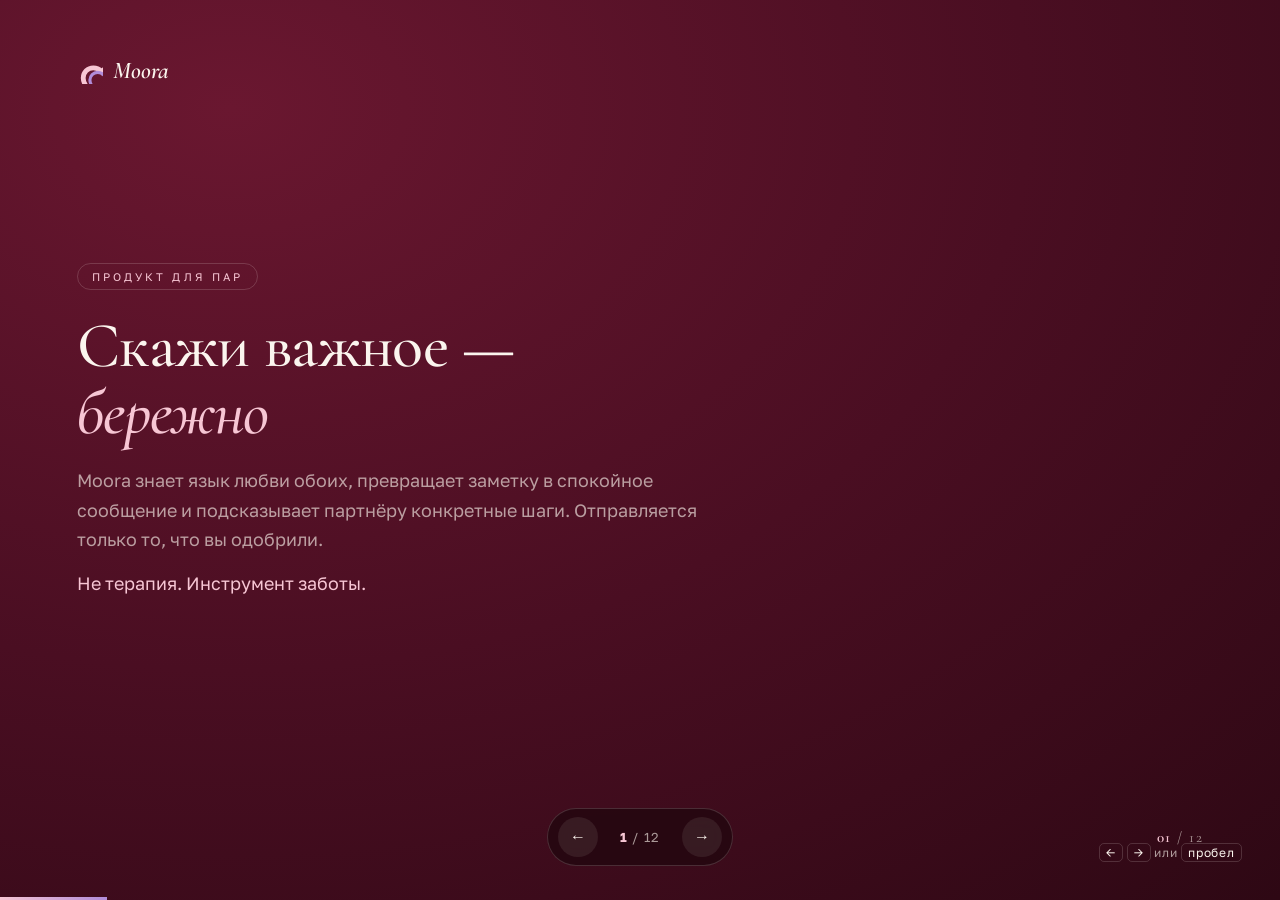
==== pitch.html @ 75455120 "Презентация продукта Moora: 12 слайдов в фирменном стиле" ====
<!DOCTYPE html>
<html lang="ru">
<head>
<meta charset="UTF-8" />
<meta name="viewport" content="width=device-width, initial-scale=1.0" />
<title>Moora — презентация продукта</title>
<link rel="preconnect" href="https://fonts.googleapis.com" />
<link rel="preconnect" href="https://fonts.gstatic.com" crossorigin />
<link href="https://fonts.googleapis.com/css2?family=Cormorant+Garamond:ital,wght@0,400;0,500;0,600;1,400;1,500;1,600&family=Golos+Text:wght@400;500;600;700&display=swap" rel="stylesheet" />
<style>
  :root {
    --plum: #4A0E22;
    --plum-2: #6A1730;
    --plum-deep: #2E0814;
    --cream: #FBF5EE;
    --cream-dim: rgba(251, 245, 238, .62);
    --line: rgba(251, 245, 238, .16);
    --pink: #F7C6D4;
    --rose: #E88BA8;
    --violet: #B18CD9;
    --gold: #E9C7A0;
    --font-display: 'Cormorant Garamond', Georgia, serif;
    --font: 'Golos Text', system-ui, sans-serif;
    --ease: cubic-bezier(.5, 0, 0, 1);
  }

  * { box-sizing: border-box; margin: 0; padding: 0; }

  html, body { height: 100%; }

  body {
    background: #1E070E;
    color: var(--cream);
    font-family: var(--font);
    overflow: hidden;
  }

  /* ============ СЛАЙДЫ ============ */
  .deck { position: fixed; inset: 0; }

  .slide {
    position: absolute;
    inset: 0;
    padding: clamp(40px, 6vw, 92px) clamp(28px, 6vw, 96px) clamp(84px, 9vw, 120px);
    display: none;
    flex-direction: column;
    justify-content: center;
    background: radial-gradient(120% 120% at 18% 12%, var(--plum-2), var(--plum) 52%, var(--plum-deep) 100%);
    overflow: hidden;
  }
  .slide.is-active { display: flex; animation: slideIn .7s var(--ease) both; }

  @keyframes slideIn {
    from { opacity: 0; transform: translateY(18px); }
    to { opacity: 1; transform: none; }
  }

  .slide__tag {
    display: inline-block;
    align-self: flex-start;
    font-size: 11px;
    letter-spacing: .28em;
    text-transform: uppercase;
    color: var(--pink);
    border: 1px solid var(--line);
    border-radius: 999px;
    padding: 6px 14px;
    margin-bottom: 22px;
  }

  .slide__title {
    font-family: var(--font-display);
    font-size: clamp(32px, 5vw, 68px);
    font-weight: 500;
    line-height: 1.05;
    letter-spacing: -.01em;
    max-width: 20ch;
  }
  .slide__title em { font-style: italic; color: var(--pink); }

  .slide__lead { margin-top: 20px; font-size: clamp(15px, 1.4vw, 19px); color: var(--cream-dim); max-width: 60ch; line-height: 1.65; }

  .slide__num {
    position: absolute;
    right: clamp(28px, 6vw, 96px);
    bottom: clamp(28px, 5vw, 54px);
    font-family: var(--font-display);
    font-size: 15px;
    color: var(--cream-dim);
    letter-spacing: .1em;
  }
  .slide__num b { color: var(--pink); font-weight: 600; }

  .brand {
    position: absolute;
    left: clamp(28px, 6vw, 96px);
    top: clamp(30px, 5vw, 56px);
    display: inline-flex;
    align-items: center;
    gap: 10px;
    font-family: var(--font-display);
    font-style: italic;
    font-weight: 600;
    font-size: 24px;
  }
  .brand svg { width: 26px; height: 26px; color: var(--pink); }

  /* ============ ЭЛЕМЕНТЫ КОНТЕНТА ============ */
  .cols { display: grid; grid-template-columns: repeat(2, 1fr); gap: clamp(20px, 3vw, 46px); margin-top: 40px; }
  .cols--3 { grid-template-columns: repeat(3, 1fr); }
  .cols--4 { grid-template-columns: repeat(4, 1fr); }

  .block { padding-top: 20px; border-top: 2px solid var(--pink); }
  .block:nth-child(2) { border-top-color: var(--violet); }
  .block:nth-child(3) { border-top-color: var(--gold); }
  .block:nth-child(4) { border-top-color: var(--rose); }
  .block__idx { font-family: var(--font-display); font-style: italic; font-size: 30px; color: var(--pink); line-height: 1; }
  .block__title { font-family: var(--font-display); font-size: clamp(20px, 1.9vw, 28px); font-weight: 500; margin-top: 8px; }
  .block__text { color: var(--cream-dim); font-size: clamp(13px, 1vw, 15px); margin-top: 8px; line-height: 1.6; }

  .list { margin-top: 34px; display: flex; flex-direction: column; gap: 16px; max-width: 70ch; }
  .list li { position: relative; padding-left: 30px; font-size: clamp(14px, 1.15vw, 17px); color: var(--cream); }
  .list li::before { content: ""; position: absolute; left: 0; top: .62em; width: 14px; height: 2px; background: var(--pink); }
  .list li b { color: var(--pink); font-weight: 600; }

  .stats { display: grid; grid-template-columns: repeat(3, 1fr); gap: clamp(18px, 3vw, 44px); margin-top: 46px; }
  .stat { padding-top: 18px; border-top: 1px solid var(--line); }
  .stat__val { font-family: var(--font-display); font-size: clamp(34px, 3.6vw, 58px); font-weight: 500; line-height: 1; color: var(--pink); }
  .stat__label { margin-top: 10px; font-size: 13px; color: var(--cream-dim); }

  .flow { display: flex; align-items: stretch; gap: clamp(12px, 1.6vw, 24px); margin-top: 44px; flex-wrap: wrap; }
  .flow__step { flex: 1 1 200px; padding: 20px; border: 1px solid var(--line); border-radius: 12px; background: rgba(251, 245, 238, .03); }
  .flow__step span { font-family: var(--font-display); font-style: italic; font-size: 24px; color: var(--pink); }
  .flow__step h4 { font-family: var(--font-display); font-size: 20px; font-weight: 500; margin-top: 6px; }
  .flow__step p { color: var(--cream-dim); font-size: 13.5px; margin-top: 6px; line-height: 1.55; }

  table.cmp { width: 100%; border-collapse: collapse; margin-top: 38px; font-size: clamp(12.5px, 1vw, 15px); }
  table.cmp th, table.cmp td { text-align: left; padding: 14px 16px; border-bottom: 1px solid var(--line); }
  table.cmp th { font-family: var(--font-display); font-size: clamp(14px, 1.1vw, 17px); font-weight: 500; color: var(--cream); }
  table.cmp td { color: var(--cream-dim); }
  table.cmp tr td:first-child { color: var(--cream); }
  table.cmp .yes { color: var(--pink); font-weight: 600; }
  table.cmp .no { color: rgba(251, 245, 238, .35); }
  table.cmp tr.highlight td { background: rgba(247, 198, 212, .08); color: var(--cream); }
  table.cmp tr.highlight td:first-child { color: var(--pink); font-weight: 600; }

  .road { display: grid; grid-template-columns: repeat(4, 1fr); gap: clamp(16px, 2vw, 30px); margin-top: 44px; }
  .road__q { padding-top: 18px; border-top: 2px solid var(--violet); }
  .road__q:nth-child(2) { border-top-color: var(--pink); }
  .road__q:nth-child(3) { border-top-color: var(--gold); }
  .road__q:nth-child(4) { border-top-color: var(--rose); }
  .road__q b { font-family: var(--font-display); font-style: italic; font-size: 26px; color: var(--pink); }
  .road__q p { color: var(--cream-dim); font-size: 14px; margin-top: 10px; line-height: 1.6; }

  .prices { display: grid; grid-template-columns: repeat(3, 1fr); gap: clamp(16px, 2vw, 26px); margin-top: 44px; }
  .price { padding: clamp(22px, 2.4vw, 34px); border: 1px solid var(--line); border-radius: 12px; }
  .price--hot { border-color: var(--pink); background: rgba(247, 198, 212, .09); }
  .price h4 { font-family: var(--font-display); font-size: 22px; font-weight: 500; }
  .price .val { font-family: var(--font-display); font-size: clamp(30px, 3vw, 44px); margin-top: 8px; }
  .price .val span { font-family: var(--font); font-size: 13px; color: var(--cream-dim); margin-left: 6px; }
  .price p { color: var(--cream-dim); font-size: 13.5px; margin-top: 14px; line-height: 1.6; }

  .ph { color: var(--gold); border-bottom: 1px dashed var(--gold); }  /* плейсхолдер */

  /* ============ ФИНАЛ ============ */
  .final { align-items: flex-start; }
  .final__quote { font-family: var(--font-display); font-size: clamp(30px, 4.6vw, 64px); font-weight: 400; line-height: 1.14; max-width: 22ch; }
  .final__quote em { font-style: italic; color: var(--pink); }
  .final__contacts { margin-top: 40px; display: flex; gap: 30px; flex-wrap: wrap; color: var(--cream-dim); font-size: 15px; }
  .final__contacts b { color: var(--cream); font-weight: 600; }

  /* ============ НАВИГАЦИЯ ============ */
  .nav {
    position: fixed;
    left: 50%;
    bottom: clamp(20px, 3vw, 34px);
    transform: translateX(-50%);
    display: flex;
    align-items: center;
    gap: 14px;
    z-index: 20;
    padding: 8px 10px;
    border: 1px solid var(--line);
    border-radius: 999px;
    background: rgba(30, 7, 14, .7);
    backdrop-filter: blur(12px);
  }
  .nav__btn {
    width: 40px; height: 40px;
    display: grid; place-items: center;
    border: none;
    border-radius: 50%;
    background: rgba(251, 245, 238, .08);
    color: var(--cream);
    font-size: 16px;
    cursor: pointer;
    transition: background .25s ease, color .25s ease;
  }
  .nav__btn:hover { background: var(--pink); color: var(--plum); }
  .nav__count { font-size: 13px; color: var(--cream-dim); min-width: 56px; text-align: center; letter-spacing: .08em; }
  .nav__count b { color: var(--pink); }

  .progress { position: fixed; left: 0; bottom: 0; height: 3px; background: linear-gradient(90deg, var(--pink), var(--violet)); width: 0; z-index: 21; transition: width .5s var(--ease); }

  .hint {
    position: fixed;
    right: clamp(20px, 3vw, 40px);
    bottom: clamp(24px, 3.4vw, 40px);
    font-size: 12px;
    color: var(--cream-dim);
    letter-spacing: .06em;
    z-index: 20;
  }
  .hint kbd { border: 1px solid var(--line); border-radius: 5px; padding: 1px 6px; font-family: var(--font); color: var(--cream); }

  /* ============ АДАПТИВ ============ */
  @media (max-width: 900px) {
    .slide { justify-content: flex-start; padding-top: clamp(90px, 14vw, 130px); overflow-y: auto; }
    .cols, .cols--3, .cols--4, .stats, .road, .prices { grid-template-columns: 1fr; }
    .flow__step { flex: 1 1 100%; }
    .slide__title { max-width: none; }
    table.cmp { font-size: 12px; }
    table.cmp th, table.cmp td { padding: 10px 8px; }
    .hint { display: none; }
  }

  /* ============ ПЕЧАТЬ ============ */
  @media print {
    body { overflow: visible; background: #fff; }
    .nav, .progress, .hint { display: none !important; }
    .deck { position: static; }
    .slide { position: relative; display: flex !important; page-break-after: always; height: 100vh; animation: none; }
  }

  @media (prefers-reduced-motion: reduce) {
    .slide.is-active { animation: none; }
    * { transition: none !important; }
  }
</style>
</head>
<body>

<!-- Знак «два сердца» -->
<svg width="0" height="0" style="position:absolute" aria-hidden="true">
  <defs>
    <symbol id="heart" viewBox="0 0 24 24">
      <path d="M12 21.35l-1.45-1.32C5.4 15.36 2 12.28 2 8.5 2 5.42 4.42 3 7.5 3c1.74 0 3.41.81 4.5 2.09C13.09 3.81 14.76 3 16.5 3 19.58 3 22 5.42 22 8.5c0 3.78-3.4 6.86-8.55 11.54L12 21.35z" />
    </symbol>
  </defs>
</svg>

<div class="deck">

  <!-- 1. ТИТУЛ -->
  <section class="slide is-active">
    <span class="brand">
      <svg viewBox="0 0 72 72" fill="none" aria-hidden="true">
        <use href="#heart" transform="translate(7 12) scale(1.7)" stroke="currentColor" stroke-width="2.6" />
        <use href="#heart" transform="translate(28 28) scale(1.3)" stroke="#B18CD9" stroke-width="2.2" />
      </svg>
      Moora
    </span>
    <span class="slide__tag">Продукт для пар</span>
    <h1 class="slide__title">Скажи важное — <em>бережно</em></h1>
    <p class="slide__lead">
      Moora знает язык любви обоих, превращает заметку в спокойное сообщение
      и подсказывает партнёру конкретные шаги. Отправляется только то, что вы одобрили.
    </p>
    <p class="slide__lead" style="margin-top:14px;color:var(--pink)">Не терапия. Инструмент заботы.</p>
    <span class="slide__num"><b>01</b> / 12</span>
  </section>

  <!-- 2. ПРОБЛЕМА -->
  <section class="slide">
    <span class="slide__tag">Проблема</span>
    <h2 class="slide__title">Любовь есть — а слова выходят не те</h2>
    <div class="cols cols--3">
      <div class="block">
        <span class="block__idx">01</span>
        <h3 class="block__title">Упрёк вместо просьбы</h3>
        <p class="block__text">«Опять весь вечер в телефоне» звучит вместо «мне тебя не хватает».</p>
      </div>
      <div class="block">
        <span class="block__idx">02</span>
        <h3 class="block__title">Между ссорой и терапией</h3>
        <p class="block__text">Терапия — дорого и страшно, медиатора нет, книги не доходят.</p>
      </div>
      <div class="block">
        <span class="block__idx">03</span>
        <h3 class="block__title">Разные языки любви</h3>
        <p class="block__text">Один говорит делами, второй ждёт слов — оба чувствуют себя непонятыми.</p>
      </div>
    </div>
    <span class="slide__num"><b>02</b> / 12</span>
  </section>

  <!-- 3. РЕШЕНИЕ -->
  <section class="slide">
    <span class="slide__tag">Решение</span>
    <h2 class="slide__title">Moora переводит обиду <em>в заботу</em></h2>
    <ul class="list">
      <li><b>Переработка.</b> Убирает обвинения и подстраивает послание под язык любви получателя.</li>
      <li><b>От третьего лица.</b> Партнёру приходит «Соне важно время вместе», а не «я хочу».</li>
      <li><b>Конкретные шаги.</b> Moora предлагает, что сделать сегодня — вдвоём.</li>
      <li><b>Только одобренное.</b> Черновики не видит никто: отправка — по вашему согласию.</li>
    </ul>
    <span class="slide__num"><b>03</b> / 12</span>
  </section>

  <!-- 4. КАК ЭТО РАБОТАЕТ -->
  <section class="slide">
    <span class="slide__tag">Как это работает</span>
    <h2 class="slide__title">Четыре шага от «накипело» до разговора</h2>
    <div class="flow">
      <div class="flow__step"><span>01</span><h4>Онбординг</h4><p>Данные, «сколько вместе», согласие обоих, тест на язык любви.</p></div>
      <div class="flow__step"><span>02</span><h4>Заметки</h4><p>Оба пишут как есть. Черновик видит только автор.</p></div>
      <div class="flow__step"><span>03</span><h4>Переработка</h4><p>Moora смягчает и говорит на языке партнёра.</p></div>
      <div class="flow__step"><span>04</span><h4>Шаги и одобрение</h4><p>Партнёр получает подсказки. Уходит только одобренное.</p></div>
    </div>
    <span class="slide__num"><b>04</b> / 12</span>
  </section>

  <!-- 5. ПРОДУКТ -->
  <section class="slide">
    <span class="slide__tag">Продукт</span>
    <h2 class="slide__title">Что умеет Moora</h2>
    <div class="cols cols--4">
      <div class="block"><span class="block__idx">01</span><h3 class="block__title">Чат для двоих</h3><p class="block__text">Пишут оба, Moora перерабатывает для каждого.</p></div>
      <div class="block"><span class="block__idx">02</span><h3 class="block__title">Язык любви обоих</h3><p class="block__text">Послание звучит так, как услышит именно ваш партнёр.</p></div>
      <div class="block"><span class="block__idx">03</span><h3 class="block__title">Хотелки-подарки</h3><p class="block__text">Вишлист сохраняется и напоминает о важной дате.</p></div>
      <div class="block"><span class="block__idx">04</span><h3 class="block__title">Приватность</h3><p class="block__text">Взаимное согласие, ручное одобрение, история под контролем.</p></div>
    </div>
    <span class="slide__num"><b>05</b> / 12</span>
  </section>

  <!-- 6. ЯЗЫКИ ЛЮБВИ -->
  <section class="slide">
    <span class="slide__tag">Языки любви</span>
    <h2 class="slide__title">Moora знает язык любви обоих</h2>
    <div class="cols cols--5" style="grid-template-columns:repeat(5,1fr)">
      <div class="block"><span class="block__idx">01</span><h3 class="block__title" style="font-size:20px">Слова поддержки</h3></div>
      <div class="block"><span class="block__idx">02</span><h3 class="block__title" style="font-size:20px">Время вместе</h3></div>
      <div class="block"><span class="block__idx">03</span><h3 class="block__title" style="font-size:20px">Подарки</h3></div>
      <div class="block"><span class="block__idx">04</span><h3 class="block__title" style="font-size:20px">Помощь и дела</h3></div>
      <div class="block"><span class="block__idx">05</span><h3 class="block__title" style="font-size:20px">Прикосновения</h3></div>
    </div>
    <span class="slide__num"><b>06</b> / 12</span>
  </section>

  <!-- 7. РЫНОК -->
  <section class="slide">
    <span class="slide__tag">Рынок · Россия / СНГ</span>
    <h2 class="slide__title">Пары, которые хотят говорить иначе</h2>
    <div class="stats">
      <div class="stat"><div class="stat__val ph">[TAM]</div><div class="stat__label">Все пары и семьи 20–35 в РФ/СНГ</div></div>
      <div class="stat"><div class="stat__val ph">[SAM]</div><div class="stat__label">Пары в устойчивых отношениях, смартфон-аудитория</div></div>
      <div class="stat"><div class="stat__val ph">[SOM]</div><div class="stat__label">Доля, которую реально занять за 3 года</div></div>
    </div>
    <p class="slide__lead" style="margin-top:34px">Смежные рынки: психология отношений, дейтинг, семейные и wellness-приложения.</p>
    <span class="slide__num"><b>07</b> / 12</span>
  </section>

  <!-- 8. БИЗНЕС-МОДЕЛЬ -->
  <section class="slide">
    <span class="slide__tag">Бизнес-модель</span>
    <h2 class="slide__title">Freemium для пар</h2>
    <div class="prices">
      <div class="price">
        <h4>Бесплатно</h4>
        <div class="val">0 ₽<span>/всегда</span></div>
        <p>5 сообщений в неделю, тест на язык любви, черновики под замком.</p>
      </div>
      <div class="price price--hot">
        <h4>Пара — месяц</h4>
        <div class="val">390 ₽<span>/мес</span></div>
        <p>Двусторонний чат, языки любви обоих, вишлист подарков, история и напоминания.</p>
      </div>
      <div class="price">
        <h4>Пара — год</h4>
        <div class="val">2 990 ₽<span>/год</span></div>
        <p>Всё из месячного, экономия 36%, приоритетная поддержка.</p>
      </div>
    </div>
    <p class="slide__lead" style="margin-top:30px">Потенциал B2B: семейные центры, партнёрства по подаркам.</p>
    <span class="slide__num"><b>08</b> / 12</span>
  </section>

  <!-- 9. GO-TO-MARKET -->
  <section class="slide">
    <span class="slide__tag">Go-to-market</span>
    <h2 class="slide__title">Как растим аудиторию</h2>
    <ul class="list">
      <li><b>Reels-рост.</b> Инсценировки «до / после», «язык любви за 30 секунд».</li>
      <li><b>Сообщества.</b> VK и Telegram: манифест, рубрики, отзывы пар.</li>
      <li><b>Коллаборации.</b> Семейные и психологические аккаунты, взаимные охваты.</li>
      <li><b>Реферальная механика.</b> «Пригласи партнёра» — вход только при согласии обоих.</li>
    </ul>
    <span class="slide__num"><b>09</b> / 12</span>
  </section>

  <!-- 10. КОНКУРЕНТЫ -->
  <section class="slide">
    <span class="slide__tag">Конкуренты</span>
    <h2 class="slide__title">Чем Moora отличается</h2>
    <table class="cmp">
      <thead>
        <tr><th>Подход</th><th>Язык любви</th><th>Двусторонний</th><th>Доступно</th><th>Деликатно</th></tr>
      </thead>
      <tbody>
        <tr><td>Терапия и коучинг</td><td class="no">—</td><td class="no">—</td><td class="no">дорого</td><td class="yes">да</td></tr>
        <tr><td>Медиаторы</td><td class="no">—</td><td class="yes">да</td><td class="no">—</td><td class="no">—</td></tr>
        <tr><td>Дейтинг-приложения</td><td class="no">—</td><td class="yes">да</td><td class="yes">да</td><td class="no">—</td></tr>
        <tr><td>Дневники</td><td class="no">—</td><td class="no">—</td><td class="yes">да</td><td class="yes">да</td></tr>
        <tr class="highlight"><td>Moora</td><td class="yes">да</td><td class="yes">да</td><td class="yes">да</td><td class="yes">да</td></tr>
      </tbody>
    </table>
    <span class="slide__num"><b>10</b> / 12</span>
  </section>

  <!-- 11. ROADMAP -->
  <section class="slide">
    <span class="slide__tag">Roadmap</span>
    <h2 class="slide__title">Куда идём</h2>
    <div class="road">
      <div class="road__q"><b>Q1</b><p>Онбординг, тест языка любви, двусторонний чат.</p></div>
      <div class="road__q"><b>Q2</b><p>Хотелки-подарки, напоминания о датах, история.</p></div>
      <div class="road__q"><b>Q3</b><p>Монетизация, мобильные приложения, подсказки по тону.</p></div>
      <div class="road__q"><b>Q4</b><p>Масштабирование, B2B, новые языки и рынки.</p></div>
    </div>
    <span class="slide__num"><b>11</b> / 12</span>
  </section>

  <!-- 12. ФИНАЛ -->
  <section class="slide final">
    <span class="slide__tag">Moora</span>
    <h2 class="final__quote">Любовь — это не громкие слова.<br /> Любовь — это <em>бережно</em>.</h2>
    <div class="final__contacts">
      <span><b>[сайт]</b></span>
      <span><b>[email]</b></span>
      <span><b>[telegram]</b></span>
      <span><b>[QR]</b></span>
    </div>
    <span class="slide__num"><b>12</b> / 12</span>
  </section>

</div>

<nav class="nav" aria-label="Навигация по слайдам">
  <button class="nav__btn" id="prev" aria-label="Назад">←</button>
  <span class="nav__count"><b id="cur">1</b> / <span id="total">12</span></span>
  <button class="nav__btn" id="next" aria-label="Дальше">→</button>
</nav>

<div class="progress" id="progress"></div>
<p class="hint"><kbd>←</kbd> <kbd>→</kbd> или <kbd>пробел</kbd></p>

<script>
  (function () {
    var slides = Array.prototype.slice.call(document.querySelectorAll('.slide'));
    var cur = document.getElementById('cur');
    var total = document.getElementById('total');
    var progress = document.getElementById('progress');
    var i = 0;

    total.textContent = slides.length;

    function show(n) {
      i = Math.max(0, Math.min(slides.length - 1, n));
      slides.forEach(function (s, k) { s.classList.toggle('is-active', k === i); });
      cur.textContent = i + 1;
      progress.style.width = ((i + 1) / slides.length * 100) + '%';
    }

    show(0);

    document.getElementById('next').addEventListener('click', function () { show(i + 1); });
    document.getElementById('prev').addEventListener('click', function () { show(i - 1); });

    document.addEventListener('keydown', function (e) {
      if (e.key === 'ArrowRight' || e.key === 'ArrowDown' || e.key === ' ' || e.key === 'PageDown') { e.preventDefault(); show(i + 1); }
      else if (e.key === 'ArrowLeft' || e.key === 'ArrowUp' || e.key === 'PageUp') { e.preventDefault(); show(i - 1); }
      else if (e.key === 'Home') { e.preventDefault(); show(0); }
      else if (e.key === 'End') { e.preventDefault(); show(slides.length - 1); }
    });

    var sx = null;
    document.addEventListener('touchstart', function (e) { sx = e.touches[0].clientX; }, { passive: true });
    document.addEventListener('touchend', function (e) {
      if (sx === null) return;
      var dx = e.changedTouches[0].clientX - sx;
      if (Math.abs(dx) > 50) show(dx < 0 ? i + 1 : i - 1);
      sx = null;
    }, { passive: true });
  })();
</script>
</body>
</html>
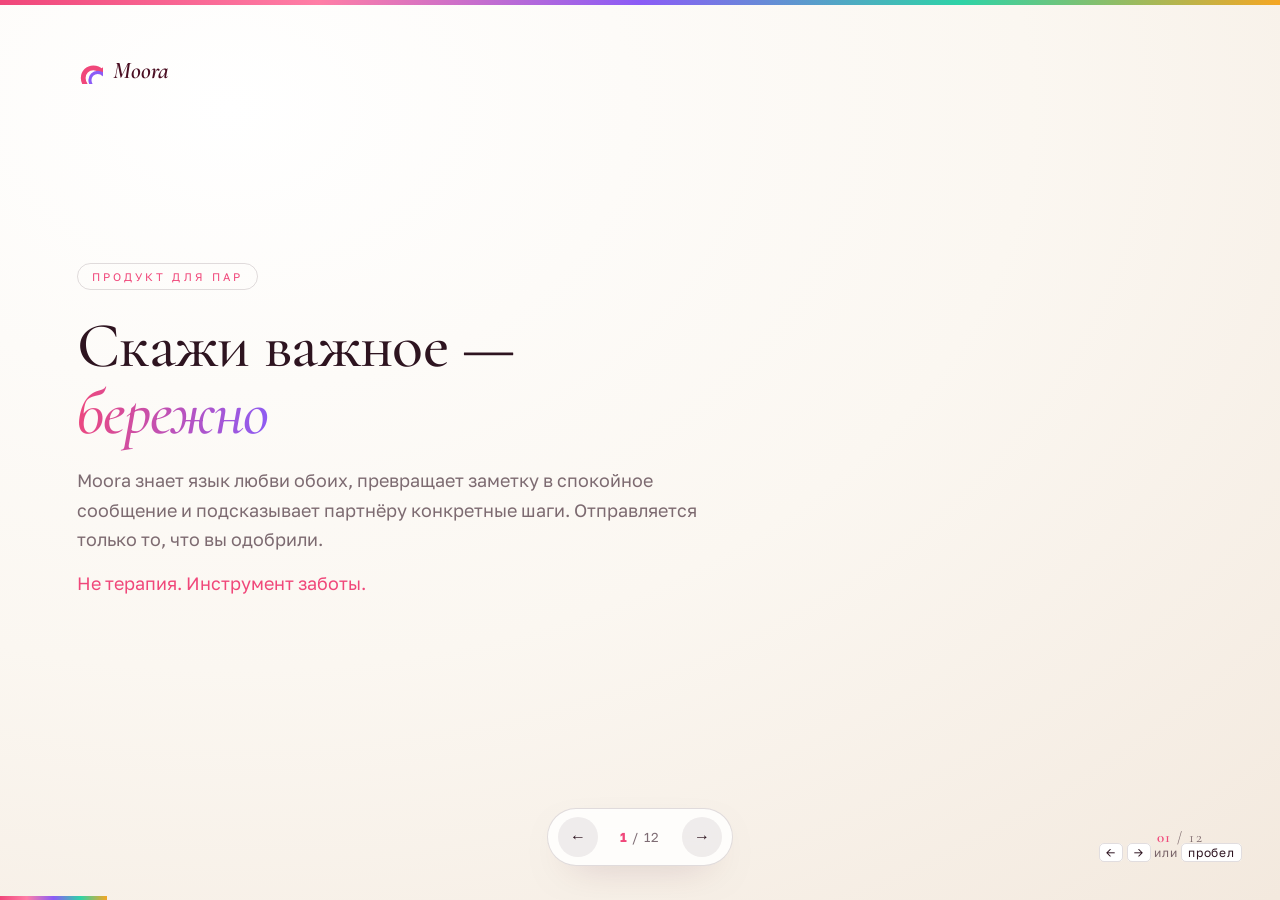
==== commit cf2a97c3: "Презентация: светлая тема с яркими деталями" ====
--- a/pitch.html
+++ b/pitch.html
@@ -9,16 +9,21 @@
 <link href="https://fonts.googleapis.com/css2?family=Cormorant+Garamond:ital,wght@0,400;0,500;0,600;1,400;1,500;1,600&family=Golos+Text:wght@400;500;600;700&display=swap" rel="stylesheet" />
 <style>
   :root {
+    /* светлая основа */
+    --paper: #FBF7F1;
+    --paper-2: #F3E9DE;
     --plum: #4A0E22;
-    --plum-2: #6A1730;
-    --plum-deep: #2E0814;
-    --cream: #FBF5EE;
-    --cream-dim: rgba(251, 245, 238, .62);
-    --line: rgba(251, 245, 238, .16);
-    --pink: #F7C6D4;
-    --rose: #E88BA8;
-    --violet: #B18CD9;
-    --gold: #E9C7A0;
+    --ink: #2E1420;
+    --ink-dim: rgba(46, 20, 32, .62);
+    --line: rgba(46, 20, 32, .14);
+
+    /* яркие детали */
+    --pink: #FF7EA6;
+    --rose: #F0477A;
+    --violet: #8B5CF6;
+    --gold: #F5A623;
+    --mint: #2ED3A7;
+
     --font-display: 'Cormorant Garamond', Georgia, serif;
     --font: 'Golos Text', system-ui, sans-serif;
     --ease: cubic-bezier(.5, 0, 0, 1);
@@ -29,8 +34,8 @@
   html, body { height: 100%; }
 
   body {
-    background: #1E070E;
-    color: var(--cream);
+    background: var(--paper);
+    color: var(--ink);
     font-family: var(--font);
     overflow: hidden;
   }
@@ -45,8 +50,15 @@
     display: none;
     flex-direction: column;
     justify-content: center;
-    background: radial-gradient(120% 120% at 18% 12%, var(--plum-2), var(--plum) 52%, var(--plum-deep) 100%);
+    background: radial-gradient(120% 120% at 18% 12%, #FFFFFF, var(--paper) 52%, var(--paper-2) 100%);
     overflow: hidden;
+  }
+  .slide::before {
+    content: "";
+    position: absolute;
+    top: 0; left: 0; right: 0;
+    height: 5px;
+    background: linear-gradient(90deg, var(--rose), var(--pink), var(--violet), var(--mint), var(--gold));
   }
   .slide.is-active { display: flex; animation: slideIn .7s var(--ease) both; }
 
@@ -61,7 +73,7 @@
     font-size: 11px;
     letter-spacing: .28em;
     text-transform: uppercase;
-    color: var(--pink);
+    color: var(--rose);
     border: 1px solid var(--line);
     border-radius: 999px;
     padding: 6px 14px;
@@ -76,9 +88,16 @@
     letter-spacing: -.01em;
     max-width: 20ch;
   }
-  .slide__title em { font-style: italic; color: var(--pink); }
-
-  .slide__lead { margin-top: 20px; font-size: clamp(15px, 1.4vw, 19px); color: var(--cream-dim); max-width: 60ch; line-height: 1.65; }
+  .slide__title em {
+    font-style: italic;
+    background: linear-gradient(100deg, var(--rose), var(--violet));
+    -webkit-background-clip: text;
+    background-clip: text;
+    -webkit-text-fill-color: transparent;
+    color: var(--rose);
+  }
+
+  .slide__lead { margin-top: 20px; font-size: clamp(15px, 1.4vw, 19px); color: var(--ink-dim); max-width: 60ch; line-height: 1.65; }
 
   .slide__num {
     position: absolute;
@@ -86,10 +105,10 @@
     bottom: clamp(28px, 5vw, 54px);
     font-family: var(--font-display);
     font-size: 15px;
-    color: var(--cream-dim);
+    color: var(--ink-dim);
     letter-spacing: .1em;
   }
-  .slide__num b { color: var(--pink); font-weight: 600; }
+  .slide__num b { color: var(--rose); font-weight: 600; }
 
   .brand {
     position: absolute;
@@ -102,72 +121,87 @@
     font-style: italic;
     font-weight: 600;
     font-size: 24px;
-  }
-  .brand svg { width: 26px; height: 26px; color: var(--pink); }
+    color: var(--plum);
+  }
+  .brand svg { width: 26px; height: 26px; color: var(--rose); }
 
   /* ============ ЭЛЕМЕНТЫ КОНТЕНТА ============ */
   .cols { display: grid; grid-template-columns: repeat(2, 1fr); gap: clamp(20px, 3vw, 46px); margin-top: 40px; }
   .cols--3 { grid-template-columns: repeat(3, 1fr); }
   .cols--4 { grid-template-columns: repeat(4, 1fr); }
 
-  .block { padding-top: 20px; border-top: 2px solid var(--pink); }
+  .block { padding-top: 20px; border-top: 3px solid var(--rose); }
   .block:nth-child(2) { border-top-color: var(--violet); }
   .block:nth-child(3) { border-top-color: var(--gold); }
-  .block:nth-child(4) { border-top-color: var(--rose); }
-  .block__idx { font-family: var(--font-display); font-style: italic; font-size: 30px; color: var(--pink); line-height: 1; }
+  .block:nth-child(4) { border-top-color: var(--mint); }
+  .block:nth-child(5) { border-top-color: var(--pink); }
+  .block__idx { font-family: var(--font-display); font-style: italic; font-size: 30px; color: var(--rose); line-height: 1; }
   .block__title { font-family: var(--font-display); font-size: clamp(20px, 1.9vw, 28px); font-weight: 500; margin-top: 8px; }
-  .block__text { color: var(--cream-dim); font-size: clamp(13px, 1vw, 15px); margin-top: 8px; line-height: 1.6; }
+  .block__text { color: var(--ink-dim); font-size: clamp(13px, 1vw, 15px); margin-top: 8px; line-height: 1.6; }
 
   .list { margin-top: 34px; display: flex; flex-direction: column; gap: 16px; max-width: 70ch; }
-  .list li { position: relative; padding-left: 30px; font-size: clamp(14px, 1.15vw, 17px); color: var(--cream); }
-  .list li::before { content: ""; position: absolute; left: 0; top: .62em; width: 14px; height: 2px; background: var(--pink); }
-  .list li b { color: var(--pink); font-weight: 600; }
+  .list li { position: relative; padding-left: 30px; font-size: clamp(14px, 1.15vw, 17px); color: var(--ink); }
+  .list li::before { content: ""; position: absolute; left: 0; top: .62em; width: 14px; height: 3px; background: var(--rose); border-radius: 2px; }
+  .list li b { color: var(--rose); font-weight: 600; }
 
   .stats { display: grid; grid-template-columns: repeat(3, 1fr); gap: clamp(18px, 3vw, 44px); margin-top: 46px; }
-  .stat { padding-top: 18px; border-top: 1px solid var(--line); }
-  .stat__val { font-family: var(--font-display); font-size: clamp(34px, 3.6vw, 58px); font-weight: 500; line-height: 1; color: var(--pink); }
-  .stat__label { margin-top: 10px; font-size: 13px; color: var(--cream-dim); }
+  .stat { padding-top: 18px; border-top: 3px solid var(--line); }
+  .stat:nth-child(1) { border-top-color: var(--rose); }
+  .stat:nth-child(2) { border-top-color: var(--violet); }
+  .stat:nth-child(3) { border-top-color: var(--gold); }
+  .stat__val { font-family: var(--font-display); font-size: clamp(34px, 3.6vw, 58px); font-weight: 600; line-height: 1; }
+  .stat:nth-child(1) .stat__val { color: var(--rose); }
+  .stat:nth-child(2) .stat__val { color: var(--violet); }
+  .stat:nth-child(3) .stat__val { color: var(--gold); }
+  .stat__label { margin-top: 10px; font-size: 13px; color: var(--ink-dim); }
 
   .flow { display: flex; align-items: stretch; gap: clamp(12px, 1.6vw, 24px); margin-top: 44px; flex-wrap: wrap; }
-  .flow__step { flex: 1 1 200px; padding: 20px; border: 1px solid var(--line); border-radius: 12px; background: rgba(251, 245, 238, .03); }
-  .flow__step span { font-family: var(--font-display); font-style: italic; font-size: 24px; color: var(--pink); }
+  .flow__step { flex: 1 1 200px; padding: 20px; border: 1px solid var(--line); border-radius: 14px; background: #FFFFFF; box-shadow: 0 10px 30px -22px rgba(74, 14, 34, .4); }
+  .flow__step span { font-family: var(--font-display); font-style: italic; font-size: 26px; color: var(--rose); }
   .flow__step h4 { font-family: var(--font-display); font-size: 20px; font-weight: 500; margin-top: 6px; }
-  .flow__step p { color: var(--cream-dim); font-size: 13.5px; margin-top: 6px; line-height: 1.55; }
+  .flow__step p { color: var(--ink-dim); font-size: 13.5px; margin-top: 6px; line-height: 1.55; }
 
   table.cmp { width: 100%; border-collapse: collapse; margin-top: 38px; font-size: clamp(12.5px, 1vw, 15px); }
   table.cmp th, table.cmp td { text-align: left; padding: 14px 16px; border-bottom: 1px solid var(--line); }
-  table.cmp th { font-family: var(--font-display); font-size: clamp(14px, 1.1vw, 17px); font-weight: 500; color: var(--cream); }
-  table.cmp td { color: var(--cream-dim); }
-  table.cmp tr td:first-child { color: var(--cream); }
-  table.cmp .yes { color: var(--pink); font-weight: 600; }
-  table.cmp .no { color: rgba(251, 245, 238, .35); }
-  table.cmp tr.highlight td { background: rgba(247, 198, 212, .08); color: var(--cream); }
-  table.cmp tr.highlight td:first-child { color: var(--pink); font-weight: 600; }
+  table.cmp th { font-family: var(--font-display); font-size: clamp(14px, 1.1vw, 17px); font-weight: 600; color: var(--ink); }
+  table.cmp td { color: var(--ink-dim); }
+  table.cmp tr td:first-child { color: var(--ink); }
+  table.cmp .yes { color: var(--rose); font-weight: 700; }
+  table.cmp .no { color: rgba(46, 20, 32, .28); }
+  table.cmp tr.highlight td { background: rgba(255, 126, 166, .12); color: var(--ink); font-weight: 600; }
+  table.cmp tr.highlight td:first-child { color: var(--rose); }
 
   .road { display: grid; grid-template-columns: repeat(4, 1fr); gap: clamp(16px, 2vw, 30px); margin-top: 44px; }
-  .road__q { padding-top: 18px; border-top: 2px solid var(--violet); }
-  .road__q:nth-child(2) { border-top-color: var(--pink); }
+  .road__q { padding-top: 18px; border-top: 3px solid var(--violet); }
+  .road__q:nth-child(2) { border-top-color: var(--rose); }
   .road__q:nth-child(3) { border-top-color: var(--gold); }
-  .road__q:nth-child(4) { border-top-color: var(--rose); }
-  .road__q b { font-family: var(--font-display); font-style: italic; font-size: 26px; color: var(--pink); }
-  .road__q p { color: var(--cream-dim); font-size: 14px; margin-top: 10px; line-height: 1.6; }
+  .road__q:nth-child(4) { border-top-color: var(--mint); }
+  .road__q b { font-family: var(--font-display); font-style: italic; font-size: 26px; color: var(--rose); }
+  .road__q p { color: var(--ink-dim); font-size: 14px; margin-top: 10px; line-height: 1.6; }
 
   .prices { display: grid; grid-template-columns: repeat(3, 1fr); gap: clamp(16px, 2vw, 26px); margin-top: 44px; }
-  .price { padding: clamp(22px, 2.4vw, 34px); border: 1px solid var(--line); border-radius: 12px; }
-  .price--hot { border-color: var(--pink); background: rgba(247, 198, 212, .09); }
+  .price { padding: clamp(22px, 2.4vw, 34px); border: 1px solid var(--line); border-radius: 14px; background: #FFFFFF; }
+  .price--hot { border-color: var(--rose); background: linear-gradient(160deg, #FFFFFF, rgba(255, 126, 166, .14)); box-shadow: 0 20px 50px -30px rgba(240, 71, 122, .7); }
   .price h4 { font-family: var(--font-display); font-size: 22px; font-weight: 500; }
   .price .val { font-family: var(--font-display); font-size: clamp(30px, 3vw, 44px); margin-top: 8px; }
-  .price .val span { font-family: var(--font); font-size: 13px; color: var(--cream-dim); margin-left: 6px; }
-  .price p { color: var(--cream-dim); font-size: 13.5px; margin-top: 14px; line-height: 1.6; }
-
-  .ph { color: var(--gold); border-bottom: 1px dashed var(--gold); }  /* плейсхолдер */
+  .price .val span { font-family: var(--font); font-size: 13px; color: var(--ink-dim); margin-left: 6px; }
+  .price p { color: var(--ink-dim); font-size: 13.5px; margin-top: 14px; line-height: 1.6; }
+
+  .ph { color: var(--gold); border-bottom: 2px dashed var(--gold); font-weight: 600; }
 
   /* ============ ФИНАЛ ============ */
   .final { align-items: flex-start; }
-  .final__quote { font-family: var(--font-display); font-size: clamp(30px, 4.6vw, 64px); font-weight: 400; line-height: 1.14; max-width: 22ch; }
-  .final__quote em { font-style: italic; color: var(--pink); }
-  .final__contacts { margin-top: 40px; display: flex; gap: 30px; flex-wrap: wrap; color: var(--cream-dim); font-size: 15px; }
-  .final__contacts b { color: var(--cream); font-weight: 600; }
+  .final__quote { font-family: var(--font-display); font-size: clamp(30px, 4.6vw, 64px); font-weight: 500; line-height: 1.14; max-width: 22ch; }
+  .final__quote em {
+    font-style: italic;
+    background: linear-gradient(100deg, var(--rose), var(--violet));
+    -webkit-background-clip: text;
+    background-clip: text;
+    -webkit-text-fill-color: transparent;
+    color: var(--rose);
+  }
+  .final__contacts { margin-top: 40px; display: flex; gap: 30px; flex-wrap: wrap; color: var(--ink-dim); font-size: 15px; }
+  .final__contacts b { color: var(--ink); font-weight: 600; }
 
   /* ============ НАВИГАЦИЯ ============ */
   .nav {
@@ -182,36 +216,37 @@
     padding: 8px 10px;
     border: 1px solid var(--line);
     border-radius: 999px;
-    background: rgba(30, 7, 14, .7);
+    background: rgba(255, 255, 255, .82);
     backdrop-filter: blur(12px);
+    box-shadow: 0 14px 40px -24px rgba(74, 14, 34, .5);
   }
   .nav__btn {
     width: 40px; height: 40px;
     display: grid; place-items: center;
     border: none;
     border-radius: 50%;
-    background: rgba(251, 245, 238, .08);
-    color: var(--cream);
+    background: rgba(46, 20, 32, .07);
+    color: var(--ink);
     font-size: 16px;
     cursor: pointer;
     transition: background .25s ease, color .25s ease;
   }
-  .nav__btn:hover { background: var(--pink); color: var(--plum); }
-  .nav__count { font-size: 13px; color: var(--cream-dim); min-width: 56px; text-align: center; letter-spacing: .08em; }
-  .nav__count b { color: var(--pink); }
-
-  .progress { position: fixed; left: 0; bottom: 0; height: 3px; background: linear-gradient(90deg, var(--pink), var(--violet)); width: 0; z-index: 21; transition: width .5s var(--ease); }
+  .nav__btn:hover { background: var(--rose); color: #fff; }
+  .nav__count { font-size: 13px; color: var(--ink-dim); min-width: 56px; text-align: center; letter-spacing: .08em; }
+  .nav__count b { color: var(--rose); }
+
+  .progress { position: fixed; left: 0; bottom: 0; height: 4px; background: linear-gradient(90deg, var(--rose), var(--pink), var(--violet), var(--mint), var(--gold)); width: 0; z-index: 21; transition: width .5s var(--ease); }
 
   .hint {
     position: fixed;
     right: clamp(20px, 3vw, 40px);
     bottom: clamp(24px, 3.4vw, 40px);
     font-size: 12px;
-    color: var(--cream-dim);
+    color: var(--ink-dim);
     letter-spacing: .06em;
     z-index: 20;
   }
-  .hint kbd { border: 1px solid var(--line); border-radius: 5px; padding: 1px 6px; font-family: var(--font); color: var(--cream); }
+  .hint kbd { border: 1px solid var(--line); border-radius: 5px; padding: 1px 6px; font-family: var(--font); color: var(--ink); background: #fff; }
 
   /* ============ АДАПТИВ ============ */
   @media (max-width: 900px) {
@@ -256,7 +291,7 @@
     <span class="brand">
       <svg viewBox="0 0 72 72" fill="none" aria-hidden="true">
         <use href="#heart" transform="translate(7 12) scale(1.7)" stroke="currentColor" stroke-width="2.6" />
-        <use href="#heart" transform="translate(28 28) scale(1.3)" stroke="#B18CD9" stroke-width="2.2" />
+        <use href="#heart" transform="translate(28 28) scale(1.3)" stroke="#8B5CF6" stroke-width="2.2" />
       </svg>
       Moora
     </span>
@@ -266,7 +301,7 @@
       Moora знает язык любви обоих, превращает заметку в спокойное сообщение
       и подсказывает партнёру конкретные шаги. Отправляется только то, что вы одобрили.
     </p>
-    <p class="slide__lead" style="margin-top:14px;color:var(--pink)">Не терапия. Инструмент заботы.</p>
+    <p class="slide__lead" style="margin-top:14px;color:var(--rose)">Не терапия. Инструмент заботы.</p>
     <span class="slide__num"><b>01</b> / 12</span>
   </section>
 
@@ -392,7 +427,7 @@
     <ul class="list">
       <li><b>Reels-рост.</b> Инсценировки «до / после», «язык любви за 30 секунд».</li>
       <li><b>Сообщества.</b> VK и Telegram: манифест, рубрики, отзывы пар.</li>
-      <li><b>Коллаборации.</b> Семейные и психологические аккаунты, взаимные охваты.</li>
+      <li><b>Коллаборации.</b> С семейными и психологическими аккаунтами, взаимные охваты.</li>
       <li><b>Реферальная механика.</b> «Пригласи партнёра» — вход только при согласии обоих.</li>
     </ul>
     <span class="slide__num"><b>09</b> / 12</span>
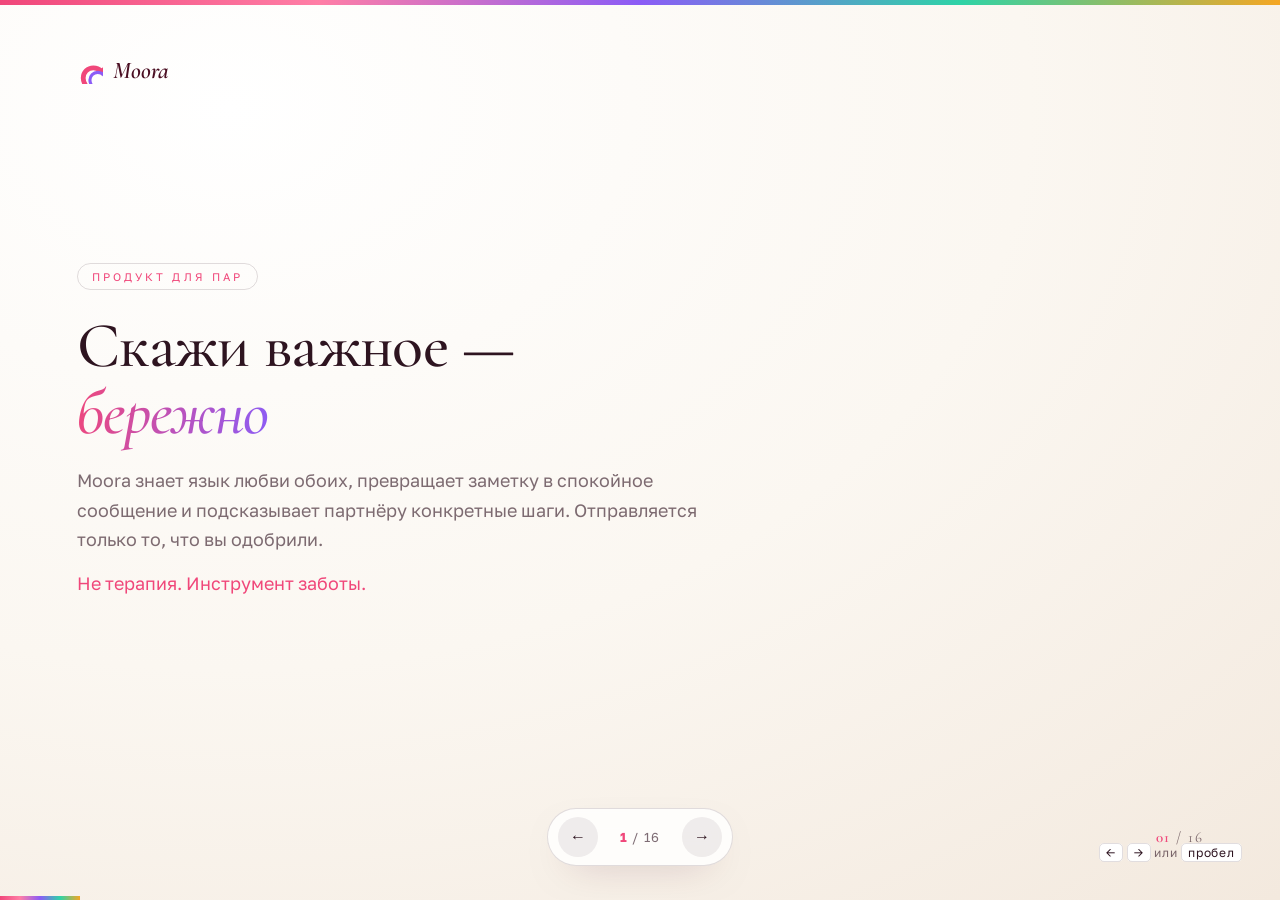
==== commit ae75d1f2: "Презентация: хук, аудитория, демо и доказательства (16 слайдов)" ====
--- a/pitch.html
+++ b/pitch.html
@@ -189,6 +189,71 @@
 
   .ph { color: var(--gold); border-bottom: 2px dashed var(--gold); font-weight: 600; }
 
+  /* ============ ХУК ============ */
+  .hook { align-items: flex-start; }
+  .hook__quote { font-family: var(--font-display); font-size: clamp(34px, 6vw, 84px); font-weight: 500; line-height: 1.08; max-width: 24ch; }
+  .hook__quote em {
+    font-style: italic;
+    background: linear-gradient(100deg, var(--rose), var(--violet));
+    -webkit-background-clip: text;
+    background-clip: text;
+    -webkit-text-fill-color: transparent;
+    color: var(--rose);
+  }
+  .hook__note { margin-top: 28px; font-size: clamp(15px, 1.4vw, 19px); color: var(--ink-dim); max-width: 56ch; }
+
+  /* ============ ДЕМО (мокапы) ============ */
+  .demo { display: grid; grid-template-columns: repeat(3, 1fr); gap: clamp(18px, 2.6vw, 40px); margin-top: 42px; align-items: start; }
+  .phone {
+    border: 1px solid var(--line);
+    border-radius: 26px;
+    background: #FFFFFF;
+    box-shadow: 0 30px 70px -40px rgba(74, 14, 34, .55);
+    overflow: hidden;
+  }
+  .phone__bar { display: flex; align-items: center; gap: 8px; padding: 12px 14px; border-bottom: 1px solid var(--line); background: var(--paper-2); }
+  .phone__dots { display: inline-flex; gap: 4px; }
+  .phone__dots i { width: 7px; height: 7px; border-radius: 50%; background: var(--rose); }
+  .phone__dots i:nth-child(2) { background: var(--violet); }
+  .phone__dots i:nth-child(3) { background: var(--gold); }
+  .phone__name { font-size: 11.5px; font-weight: 600; color: var(--ink); }
+  .phone__body { padding: 16px; display: flex; flex-direction: column; gap: 10px; }
+  .phone__cap { margin-top: 14px; text-align: center; font-size: 13px; color: var(--ink-dim); }
+
+  .pill { align-self: flex-start; font-size: 10.5px; letter-spacing: .08em; text-transform: uppercase; color: var(--rose); border: 1px solid var(--line); border-radius: 999px; padding: 4px 10px; }
+  .pop { border: 1px solid var(--line); border-radius: 12px; padding: 11px 12px; }
+  .pop__who { display: block; font-size: 9.5px; letter-spacing: .1em; text-transform: uppercase; color: var(--ink-dim); margin-bottom: 5px; }
+  .pop p { font-size: 12.5px; line-height: 1.5; color: var(--ink); }
+  .pop--note { background: var(--paper-2); border-color: transparent; }
+  .pop--note p { font-style: italic; color: var(--ink-dim); }
+  .pop--moora { background: rgba(255, 126, 166, .14); border-color: transparent; border-radius: 12px 12px 12px 3px; align-self: flex-end; }
+  .pop--step { background: linear-gradient(150deg, #4A0E22, #6A1730); border-color: transparent; border-radius: 12px 12px 12px 3px; align-self: flex-end; }
+  .pop--step p { color: var(--paper); }
+  .pop--step .pop__who { color: rgba(251, 247, 241, .6); }
+  .pop__list { margin-top: 8px; display: flex; flex-direction: column; gap: 5px; counter-reset: d; }
+  .pop__list li { position: relative; padding-left: 20px; font-size: 11.5px; color: var(--paper); }
+  .pop__list li::before { counter-increment: d; content: counter(d); position: absolute; left: 0; top: 1px; width: 14px; height: 14px; border-radius: 50%; background: var(--rose); color: #fff; font-size: 9px; display: grid; place-items: center; }
+  .pills { display: flex; flex-wrap: wrap; gap: 6px; }
+  .pill-sm { font-size: 10.5px; color: var(--rose); background: rgba(255, 126, 166, .14); border-radius: 999px; padding: 4px 10px; }
+  .field { border: 1px solid var(--line); border-radius: 10px; padding: 9px 11px; font-size: 12px; color: var(--ink); display: flex; justify-content: space-between; align-items: center; }
+  .field span { color: var(--ink-dim); }
+  .rem-card { border: 1px solid var(--line); border-radius: 12px; padding: 12px; background: linear-gradient(160deg, #FFFFFF, rgba(255, 126, 166, .12)); }
+  .rem-card b { font-family: var(--font-display); font-size: 16px; display: block; margin-bottom: 8px; }
+
+  /* ============ ОТЗЫВЫ / ДОКАЗАТЕЛЬСТВА ============ */
+  .reviews { display: grid; grid-template-columns: repeat(3, 1fr); gap: clamp(16px, 2.4vw, 34px); margin-top: 40px; }
+  .rev { padding-top: 18px; border-top: 3px solid var(--rose); }
+  .rev:nth-child(2) { border-top-color: var(--violet); }
+  .rev:nth-child(3) { border-top-color: var(--gold); }
+  .rev blockquote { font-family: var(--font-display); font-style: italic; font-size: clamp(17px, 1.6vw, 23px); line-height: 1.4; }
+  .rev figcaption { margin-top: 14px; font-size: 13px; color: var(--ink-dim); }
+  .proof { display: flex; gap: 34px; flex-wrap: wrap; margin-top: 40px; padding-top: 24px; border-top: 1px solid var(--line); }
+  .proof__item b { font-family: var(--font-display); font-size: clamp(26px, 2.6vw, 40px); color: var(--rose); font-weight: 700; }
+  .proof__item span { display: block; margin-top: 4px; font-size: 13px; color: var(--ink-dim); }
+  .proof__item:nth-child(2) b { color: var(--violet); }
+  .proof__item:nth-child(3) b { color: var(--gold); }
+  .proof__item:nth-child(4) b { color: var(--mint); }
+
   /* ============ ФИНАЛ ============ */
   .final { align-items: flex-start; }
   .final__quote { font-family: var(--font-display); font-size: clamp(30px, 4.6vw, 64px); font-weight: 500; line-height: 1.14; max-width: 22ch; }
@@ -251,7 +316,7 @@
   /* ============ АДАПТИВ ============ */
   @media (max-width: 900px) {
     .slide { justify-content: flex-start; padding-top: clamp(90px, 14vw, 130px); overflow-y: auto; }
-    .cols, .cols--3, .cols--4, .stats, .road, .prices { grid-template-columns: 1fr; }
+    .cols, .cols--3, .cols--4, .stats, .road, .prices, .demo, .reviews { grid-template-columns: 1fr; }
     .flow__step { flex: 1 1 100%; }
     .slide__title { max-width: none; }
     table.cmp { font-size: 12px; }
@@ -302,10 +367,21 @@
       и подсказывает партнёру конкретные шаги. Отправляется только то, что вы одобрили.
     </p>
     <p class="slide__lead" style="margin-top:14px;color:var(--rose)">Не терапия. Инструмент заботы.</p>
-    <span class="slide__num"><b>01</b> / 12</span>
-  </section>
-
-  <!-- 2. ПРОБЛЕМА -->
+    <span class="slide__num"><b>01</b> / 16</span>
+  </section>
+
+  <!-- 2. ХУК -->
+  <section class="slide hook">
+    <span class="slide__tag">Знакомо?</span>
+    <h2 class="hook__quote">«Опять весь вечер в телефоне».<br /> Как восемь слов <em>становятся ссорой</em>.</h2>
+    <p class="hook__note">
+      За этой фразой почти всегда стоит совсем другое: «мне тебя не хватает».
+      Проблема не в словах — в том, что важное не доходит.
+    </p>
+    <span class="slide__num"><b>02</b> / 16</span>
+  </section>
+
+  <!-- 3. ПРОБЛЕМА -->
   <section class="slide">
     <span class="slide__tag">Проблема</span>
     <h2 class="slide__title">Любовь есть — а слова выходят не те</h2>
@@ -326,10 +402,34 @@
         <p class="block__text">Один говорит делами, второй ждёт слов — оба чувствуют себя непонятыми.</p>
       </div>
     </div>
-    <span class="slide__num"><b>02</b> / 12</span>
-  </section>
-
-  <!-- 3. РЕШЕНИЕ -->
+    <span class="slide__num"><b>03</b> / 16</span>
+  </section>
+
+  <!-- 4. АУДИТОРИЯ -->
+  <section class="slide">
+    <span class="slide__tag">Кому это нужно</span>
+    <h2 class="slide__title">Три пары — одна потребность</h2>
+    <div class="cols cols--3">
+      <div class="block">
+        <span class="block__idx">01</span>
+        <h3 class="block__title">«На грани»</h3>
+        <p class="block__text">Частые конфликты из-за мелочей. Ищут способ говорить, не разрушая.</p>
+      </div>
+      <div class="block">
+        <span class="block__idx">02</span>
+        <h3 class="block__title">«Хочется лучше»</h3>
+        <p class="block__text">Отношения в порядке, но есть усталость и рутина. Профилактика и язык любви.</p>
+      </div>
+      <div class="block">
+        <span class="block__idx">03</span>
+        <h3 class="block__title">«Молодые пары»</h3>
+        <p class="block__text">Только съехались, строят привычки общения с нуля.</p>
+      </div>
+    </div>
+    <span class="slide__num"><b>04</b> / 16</span>
+  </section>
+
+  <!-- 5. РЕШЕНИЕ -->
   <section class="slide">
     <span class="slide__tag">Решение</span>
     <h2 class="slide__title">Moora переводит обиду <em>в заботу</em></h2>
@@ -339,10 +439,10 @@
       <li><b>Конкретные шаги.</b> Moora предлагает, что сделать сегодня — вдвоём.</li>
       <li><b>Только одобренное.</b> Черновики не видит никто: отправка — по вашему согласию.</li>
     </ul>
-    <span class="slide__num"><b>03</b> / 12</span>
-  </section>
-
-  <!-- 4. КАК ЭТО РАБОТАЕТ -->
+    <span class="slide__num"><b>05</b> / 16</span>
+  </section>
+
+  <!-- 6. КАК ЭТО РАБОТАЕТ -->
   <section class="slide">
     <span class="slide__tag">Как это работает</span>
     <h2 class="slide__title">Четыре шага от «накипело» до разговора</h2>
@@ -352,10 +452,57 @@
       <div class="flow__step"><span>03</span><h4>Переработка</h4><p>Moora смягчает и говорит на языке партнёра.</p></div>
       <div class="flow__step"><span>04</span><h4>Шаги и одобрение</h4><p>Партнёр получает подсказки. Уходит только одобренное.</p></div>
     </div>
-    <span class="slide__num"><b>04</b> / 12</span>
-  </section>
-
-  <!-- 5. ПРОДУКТ -->
+    <span class="slide__num"><b>06</b> / 16</span>
+  </section>
+
+  <!-- 7. ДЕМО -->
+  <section class="slide">
+    <span class="slide__tag">Демо</span>
+    <h2 class="slide__title">Как это выглядит в приложении</h2>
+    <div class="demo">
+      <!-- экран 1: онбординг -->
+      <div class="phone">
+        <div class="phone__bar"><span class="phone__dots"><i></i><i></i><i></i></span><span class="phone__name">Онбординг</span></div>
+        <div class="phone__body">
+          <span class="pill">Пара</span>
+          <div class="field"><span>Вместе</span><b>3 года</b></div>
+          <div class="field"><span>Язык любви Сони</span><b>Время вместе</b></div>
+          <div class="field"><span>Язык любви Миши</span><b>Помощь и дела</b></div>
+          <div class="field"><span>Согласие обоих</span><b>✓✓</b></div>
+        </div>
+        <p class="phone__cap">Данные пары и тест на язык любви</p>
+      </div>
+
+      <!-- экран 2: чат -->
+      <div class="phone">
+        <div class="phone__bar"><span class="phone__dots"><i></i><i></i><i></i></span><span class="phone__name">Чат для двоих</span></div>
+        <div class="phone__body">
+          <div class="pop pop--note"><span class="pop__who">Заметка · Соня</span><p>«Он опять весь вечер в телефоне.»</p></div>
+          <div class="pop pop--moora"><span class="pop__who">Moora → Миша</span><p>Миша, Соня просит внимания. Язык любви — <b>время вместе</b>.</p></div>
+          <div class="pop pop--step"><span class="pop__who">Moora → Миша</span><p>Что можно сделать сегодня:</p>
+            <ol class="pop__list"><li>Отложи телефон на вечер</li><li>Приготовьте ужин вместе</li><li>Погуляйте вдвоём</li></ol>
+          </div>
+        </div>
+        <p class="phone__cap">Ответ от третьего лица + шаги</p>
+      </div>
+
+      <!-- экран 3: подарки -->
+      <div class="phone">
+        <div class="phone__bar"><span class="phone__dots"><i></i><i></i><i></i></span><span class="phone__name">Подарки</span></div>
+        <div class="phone__body">
+          <span class="pill">Напоминание</span>
+          <div class="rem-card"><b>Скоро годовщина — 14 июня</b>
+            <div class="pills"><span class="pill-sm">сертификат на спа</span><span class="pill-sm">книга</span><span class="pill-sm">свитер</span></div>
+          </div>
+          <div class="pop pop--moora"><span class="pop__who">Moora → Миша</span><p>Соня хотела это — самое время выбрать подарок.</p></div>
+        </div>
+        <p class="phone__cap">Вишлист и напоминание о дате</p>
+      </div>
+    </div>
+    <span class="slide__num"><b>07</b> / 16</span>
+  </section>
+
+  <!-- 8. ПРОДУКТ -->
   <section class="slide">
     <span class="slide__tag">Продукт</span>
     <h2 class="slide__title">Что умеет Moora</h2>
@@ -365,10 +512,10 @@
       <div class="block"><span class="block__idx">03</span><h3 class="block__title">Хотелки-подарки</h3><p class="block__text">Вишлист сохраняется и напоминает о важной дате.</p></div>
       <div class="block"><span class="block__idx">04</span><h3 class="block__title">Приватность</h3><p class="block__text">Взаимное согласие, ручное одобрение, история под контролем.</p></div>
     </div>
-    <span class="slide__num"><b>05</b> / 12</span>
-  </section>
-
-  <!-- 6. ЯЗЫКИ ЛЮБВИ -->
+    <span class="slide__num"><b>08</b> / 16</span>
+  </section>
+
+  <!-- 9. ЯЗЫКИ ЛЮБВИ -->
   <section class="slide">
     <span class="slide__tag">Языки любви</span>
     <h2 class="slide__title">Moora знает язык любви обоих</h2>
@@ -379,10 +526,10 @@
       <div class="block"><span class="block__idx">04</span><h3 class="block__title" style="font-size:20px">Помощь и дела</h3></div>
       <div class="block"><span class="block__idx">05</span><h3 class="block__title" style="font-size:20px">Прикосновения</h3></div>
     </div>
-    <span class="slide__num"><b>06</b> / 12</span>
-  </section>
-
-  <!-- 7. РЫНОК -->
+    <span class="slide__num"><b>09</b> / 16</span>
+  </section>
+
+  <!-- 10. РЫНОК -->
   <section class="slide">
     <span class="slide__tag">Рынок · Россия / СНГ</span>
     <h2 class="slide__title">Пары, которые хотят говорить иначе</h2>
@@ -392,10 +539,10 @@
       <div class="stat"><div class="stat__val ph">[SOM]</div><div class="stat__label">Доля, которую реально занять за 3 года</div></div>
     </div>
     <p class="slide__lead" style="margin-top:34px">Смежные рынки: психология отношений, дейтинг, семейные и wellness-приложения.</p>
-    <span class="slide__num"><b>07</b> / 12</span>
-  </section>
-
-  <!-- 8. БИЗНЕС-МОДЕЛЬ -->
+    <span class="slide__num"><b>10</b> / 16</span>
+  </section>
+
+  <!-- 11. БИЗНЕС-МОДЕЛЬ -->
   <section class="slide">
     <span class="slide__tag">Бизнес-модель</span>
     <h2 class="slide__title">Freemium для пар</h2>
@@ -417,10 +564,10 @@
       </div>
     </div>
     <p class="slide__lead" style="margin-top:30px">Потенциал B2B: семейные центры, партнёрства по подаркам.</p>
-    <span class="slide__num"><b>08</b> / 12</span>
-  </section>
-
-  <!-- 9. GO-TO-MARKET -->
+    <span class="slide__num"><b>11</b> / 16</span>
+  </section>
+
+  <!-- 12. GO-TO-MARKET -->
   <section class="slide">
     <span class="slide__tag">Go-to-market</span>
     <h2 class="slide__title">Как растим аудиторию</h2>
@@ -430,10 +577,10 @@
       <li><b>Коллаборации.</b> С семейными и психологическими аккаунтами, взаимные охваты.</li>
       <li><b>Реферальная механика.</b> «Пригласи партнёра» — вход только при согласии обоих.</li>
     </ul>
-    <span class="slide__num"><b>09</b> / 12</span>
-  </section>
-
-  <!-- 10. КОНКУРЕНТЫ -->
+    <span class="slide__num"><b>12</b> / 16</span>
+  </section>
+
+  <!-- 13. КОНКУРЕНТЫ -->
   <section class="slide">
     <span class="slide__tag">Конкуренты</span>
     <h2 class="slide__title">Чем Moora отличается</h2>
@@ -449,10 +596,37 @@
         <tr class="highlight"><td>Moora</td><td class="yes">да</td><td class="yes">да</td><td class="yes">да</td><td class="yes">да</td></tr>
       </tbody>
     </table>
-    <span class="slide__num"><b>10</b> / 12</span>
-  </section>
-
-  <!-- 11. ROADMAP -->
+    <span class="slide__num"><b>13</b> / 16</span>
+  </section>
+
+  <!-- 14. ДОКАЗАТЕЛЬСТВА -->
+  <section class="slide">
+    <span class="slide__tag">Доказательства</span>
+    <h2 class="slide__title">Пары уже говорят бережнее</h2>
+    <div class="reviews">
+      <figure class="rev">
+        <blockquote>«Впервые сказала о важном без слёз и ссоры. Он просто услышал.»</blockquote>
+        <figcaption>Аня и Дима</figcaption>
+      </figure>
+      <figure class="rev">
+        <blockquote>«Перестали ругаться из-за мелочей. Нам не хватало времени вдвоём.»</blockquote>
+        <figcaption>Марина и Илья</figcaption>
+      </figure>
+      <figure class="rev">
+        <blockquote>«Тест показал её язык любви — и подсказки наконец сработали.»</blockquote>
+        <figcaption>Костя</figcaption>
+      </figure>
+    </div>
+    <div class="proof">
+      <div class="proof__item"><b class="ph">[N]</b><span>в waitlist</span></div>
+      <div class="proof__item"><b class="ph">[N]</b><span>бета-тестеров</span></div>
+      <div class="proof__item"><b class="ph">[X]/5</b><span>средняя оценка</span></div>
+      <div class="proof__item"><b class="ph">[N]%</b><span>отметили улучшение</span></div>
+    </div>
+    <span class="slide__num"><b>14</b> / 16</span>
+  </section>
+
+  <!-- 15. ROADMAP -->
   <section class="slide">
     <span class="slide__tag">Roadmap</span>
     <h2 class="slide__title">Куда идём</h2>
@@ -462,10 +636,10 @@
       <div class="road__q"><b>Q3</b><p>Монетизация, мобильные приложения, подсказки по тону.</p></div>
       <div class="road__q"><b>Q4</b><p>Масштабирование, B2B, новые языки и рынки.</p></div>
     </div>
-    <span class="slide__num"><b>11</b> / 12</span>
-  </section>
-
-  <!-- 12. ФИНАЛ -->
+    <span class="slide__num"><b>15</b> / 16</span>
+  </section>
+
+  <!-- 16. ФИНАЛ -->
   <section class="slide final">
     <span class="slide__tag">Moora</span>
     <h2 class="final__quote">Любовь — это не громкие слова.<br /> Любовь — это <em>бережно</em>.</h2>
@@ -475,14 +649,14 @@
       <span><b>[telegram]</b></span>
       <span><b>[QR]</b></span>
     </div>
-    <span class="slide__num"><b>12</b> / 12</span>
+    <span class="slide__num"><b>16</b> / 16</span>
   </section>
 
 </div>
 
 <nav class="nav" aria-label="Навигация по слайдам">
   <button class="nav__btn" id="prev" aria-label="Назад">←</button>
-  <span class="nav__count"><b id="cur">1</b> / <span id="total">12</span></span>
+  <span class="nav__count"><b id="cur">1</b> / <span id="total">16</span></span>
   <button class="nav__btn" id="next" aria-label="Дальше">→</button>
 </nav>
 
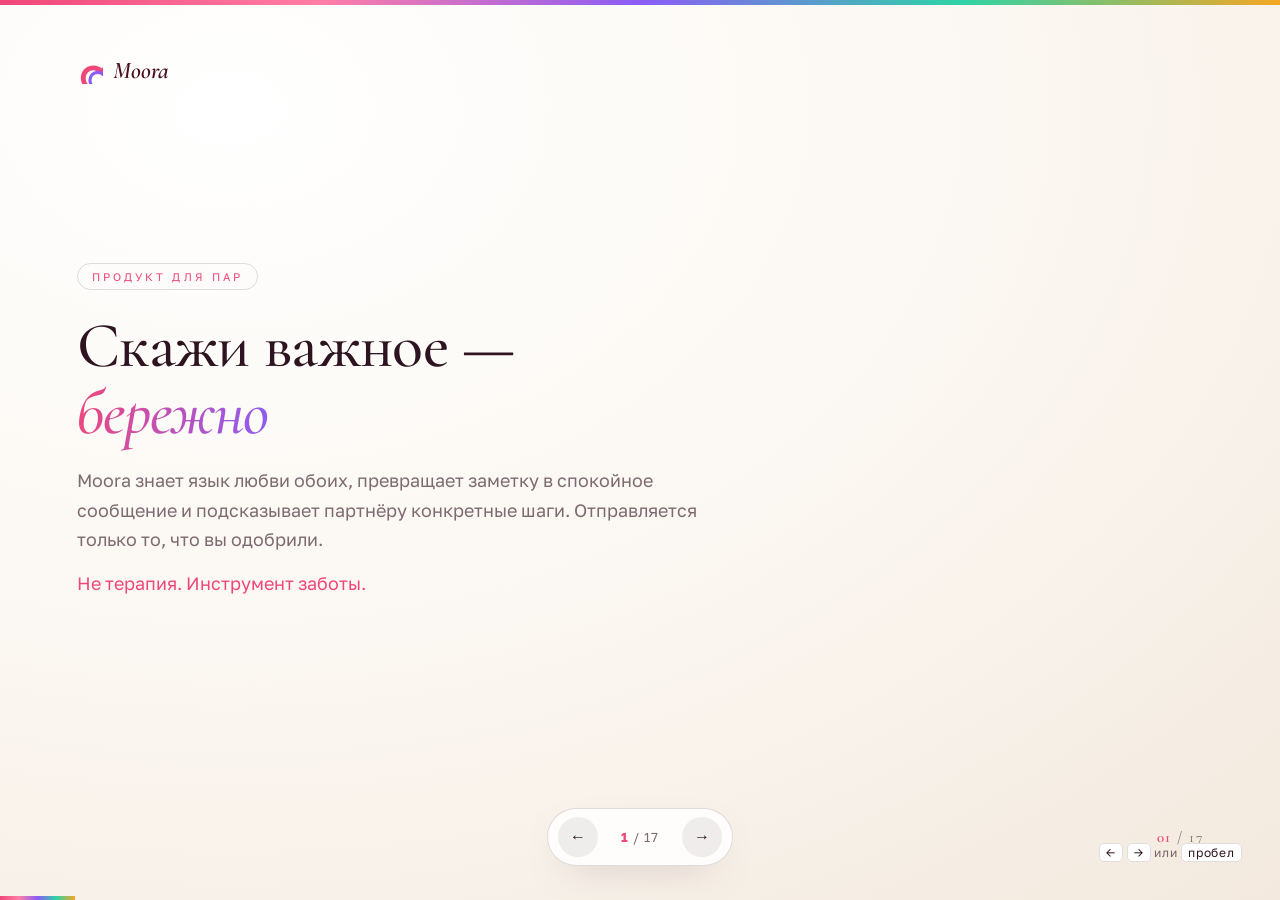
==== commit 37cb5dd2: "Презентация: инвесторский roadmap, первые 2 недели, продукт бесплатный" ====
--- a/pitch.html
+++ b/pitch.html
@@ -178,6 +178,19 @@
   .road__q:nth-child(4) { border-top-color: var(--mint); }
   .road__q b { font-family: var(--font-display); font-style: italic; font-size: 26px; color: var(--rose); }
   .road__q p { color: var(--ink-dim); font-size: 14px; margin-top: 10px; line-height: 1.6; }
+
+  .invest { display: grid; grid-template-columns: repeat(4, 1fr); gap: clamp(14px, 1.8vw, 26px); margin-top: 44px; }
+  .invest__stage { position: relative; padding: clamp(20px, 2.2vw, 30px) clamp(18px, 2vw, 26px); border: 1px solid var(--line); border-radius: 14px; background: #FFFFFF; display: flex; flex-direction: column; }
+  .invest__stage::before { content: ""; position: absolute; top: 0; left: 0; right: 0; height: 4px; border-radius: 14px 14px 0 0; background: var(--violet); }
+  .invest__stage:nth-child(1)::before { background: var(--violet); }
+  .invest__stage:nth-child(2)::before { background: var(--rose); }
+  .invest__stage:nth-child(3)::before { background: var(--gold); }
+  .invest__stage:nth-child(4)::before { background: var(--mint); }
+  .invest__q { font-family: var(--font-display); font-style: italic; font-size: 20px; color: var(--rose); }
+  .invest__title { font-family: var(--font-display); font-size: clamp(20px, 1.8vw, 26px); font-weight: 600; margin-top: 4px; }
+  .invest__desc { color: var(--ink-dim); font-size: 13.5px; margin-top: 12px; line-height: 1.6; }
+  .invest__exit { margin-top: auto; padding-top: 16px; border-top: 1px solid var(--line); font-size: 12.5px; color: var(--ink-dim); line-height: 1.5; }
+  .invest__exit b { color: var(--ink); font-weight: 600; }
 
   .prices { display: grid; grid-template-columns: repeat(3, 1fr); gap: clamp(16px, 2vw, 26px); margin-top: 44px; }
   .price { padding: clamp(22px, 2.4vw, 34px); border: 1px solid var(--line); border-radius: 14px; background: #FFFFFF; }
@@ -316,7 +329,7 @@
   /* ============ АДАПТИВ ============ */
   @media (max-width: 900px) {
     .slide { justify-content: flex-start; padding-top: clamp(90px, 14vw, 130px); overflow-y: auto; }
-    .cols, .cols--3, .cols--4, .stats, .road, .prices, .demo, .reviews { grid-template-columns: 1fr; }
+    .cols, .cols--3, .cols--4, .stats, .road, .invest, .prices, .demo, .reviews { grid-template-columns: 1fr; }
     .flow__step { flex: 1 1 100%; }
     .slide__title { max-width: none; }
     table.cmp { font-size: 12px; }
@@ -367,7 +380,7 @@
       и подсказывает партнёру конкретные шаги. Отправляется только то, что вы одобрили.
     </p>
     <p class="slide__lead" style="margin-top:14px;color:var(--rose)">Не терапия. Инструмент заботы.</p>
-    <span class="slide__num"><b>01</b> / 16</span>
+    <span class="slide__num"><b>01</b> / 17</span>
   </section>
 
   <!-- 2. ХУК -->
@@ -378,7 +391,7 @@
       За этой фразой почти всегда стоит совсем другое: «мне тебя не хватает».
       Проблема не в словах — в том, что важное не доходит.
     </p>
-    <span class="slide__num"><b>02</b> / 16</span>
+    <span class="slide__num"><b>02</b> / 17</span>
   </section>
 
   <!-- 3. ПРОБЛЕМА -->
@@ -402,7 +415,7 @@
         <p class="block__text">Один говорит делами, второй ждёт слов — оба чувствуют себя непонятыми.</p>
       </div>
     </div>
-    <span class="slide__num"><b>03</b> / 16</span>
+    <span class="slide__num"><b>03</b> / 17</span>
   </section>
 
   <!-- 4. АУДИТОРИЯ -->
@@ -426,7 +439,7 @@
         <p class="block__text">Только съехались, строят привычки общения с нуля.</p>
       </div>
     </div>
-    <span class="slide__num"><b>04</b> / 16</span>
+    <span class="slide__num"><b>04</b> / 17</span>
   </section>
 
   <!-- 5. РЕШЕНИЕ -->
@@ -439,7 +452,7 @@
       <li><b>Конкретные шаги.</b> Moora предлагает, что сделать сегодня — вдвоём.</li>
       <li><b>Только одобренное.</b> Черновики не видит никто: отправка — по вашему согласию.</li>
     </ul>
-    <span class="slide__num"><b>05</b> / 16</span>
+    <span class="slide__num"><b>05</b> / 17</span>
   </section>
 
   <!-- 6. КАК ЭТО РАБОТАЕТ -->
@@ -452,7 +465,7 @@
       <div class="flow__step"><span>03</span><h4>Переработка</h4><p>Moora смягчает и говорит на языке партнёра.</p></div>
       <div class="flow__step"><span>04</span><h4>Шаги и одобрение</h4><p>Партнёр получает подсказки. Уходит только одобренное.</p></div>
     </div>
-    <span class="slide__num"><b>06</b> / 16</span>
+    <span class="slide__num"><b>06</b> / 17</span>
   </section>
 
   <!-- 7. ДЕМО -->
@@ -499,7 +512,7 @@
         <p class="phone__cap">Вишлист и напоминание о дате</p>
       </div>
     </div>
-    <span class="slide__num"><b>07</b> / 16</span>
+    <span class="slide__num"><b>07</b> / 17</span>
   </section>
 
   <!-- 8. ПРОДУКТ -->
@@ -512,7 +525,7 @@
       <div class="block"><span class="block__idx">03</span><h3 class="block__title">Хотелки-подарки</h3><p class="block__text">Вишлист сохраняется и напоминает о важной дате.</p></div>
       <div class="block"><span class="block__idx">04</span><h3 class="block__title">Приватность</h3><p class="block__text">Взаимное согласие, ручное одобрение, история под контролем.</p></div>
     </div>
-    <span class="slide__num"><b>08</b> / 16</span>
+    <span class="slide__num"><b>08</b> / 17</span>
   </section>
 
   <!-- 9. ЯЗЫКИ ЛЮБВИ -->
@@ -526,7 +539,7 @@
       <div class="block"><span class="block__idx">04</span><h3 class="block__title" style="font-size:20px">Помощь и дела</h3></div>
       <div class="block"><span class="block__idx">05</span><h3 class="block__title" style="font-size:20px">Прикосновения</h3></div>
     </div>
-    <span class="slide__num"><b>09</b> / 16</span>
+    <span class="slide__num"><b>09</b> / 17</span>
   </section>
 
   <!-- 10. РЫНОК -->
@@ -539,32 +552,32 @@
       <div class="stat"><div class="stat__val ph">[SOM]</div><div class="stat__label">Доля, которую реально занять за 3 года</div></div>
     </div>
     <p class="slide__lead" style="margin-top:34px">Смежные рынки: психология отношений, дейтинг, семейные и wellness-приложения.</p>
-    <span class="slide__num"><b>10</b> / 16</span>
+    <span class="slide__num"><b>10</b> / 17</span>
   </section>
 
   <!-- 11. БИЗНЕС-МОДЕЛЬ -->
   <section class="slide">
     <span class="slide__tag">Бизнес-модель</span>
-    <h2 class="slide__title">Freemium для пар</h2>
+    <h2 class="slide__title">Сейчас — бесплатно</h2>
     <div class="prices">
+      <div class="price price--hot">
+        <h4>Moora</h4>
+        <div class="val">0 ₽<span>/всегда</span></div>
+        <p>Двусторонний чат, языки любви обоих, вишлист подарков, история и напоминания — всё открыто.</p>
+      </div>
       <div class="price">
-        <h4>Бесплатно</h4>
-        <div class="val">0 ₽<span>/всегда</span></div>
-        <p>5 сообщений в неделю, тест на язык любви, черновики под замком.</p>
-      </div>
-      <div class="price price--hot">
-        <h4>Пара — месяц</h4>
-        <div class="val">390 ₽<span>/мес</span></div>
-        <p>Двусторонний чат, языки любви обоих, вишлист подарков, история и напоминания.</p>
+        <h4>Задача этапа</h4>
+        <div class="val">PMF<span>/retention</span></div>
+        <p>Сначала — чтобы парами пользовались и оставались. Монетизацию вводим после подтверждённой ценности.</p>
       </div>
       <div class="price">
-        <h4>Пара — год</h4>
-        <div class="val">2 990 ₽<span>/год</span></div>
-        <p>Всё из месячного, экономия 36%, приоритетная поддержка.</p>
-      </div>
-    </div>
-    <p class="slide__lead" style="margin-top:30px">Потенциал B2B: семейные центры, партнёрства по подаркам.</p>
-    <span class="slide__num"><b>11</b> / 16</span>
+        <h4>Потенциал</h4>
+        <div class="val">B2B<span>/партнёрства</span></div>
+        <p>Семейные центры, партнёрства по подаркам, подписочные модели — на этапе масштаба.</p>
+      </div>
+    </div>
+    <p class="slide__lead" style="margin-top:30px">На старте фокус — на пользе и привычке, а не на выручке.</p>
+    <span class="slide__num"><b>11</b> / 17</span>
   </section>
 
   <!-- 12. GO-TO-MARKET -->
@@ -577,7 +590,7 @@
       <li><b>Коллаборации.</b> С семейными и психологическими аккаунтами, взаимные охваты.</li>
       <li><b>Реферальная механика.</b> «Пригласи партнёра» — вход только при согласии обоих.</li>
     </ul>
-    <span class="slide__num"><b>12</b> / 16</span>
+    <span class="slide__num"><b>12</b> / 17</span>
   </section>
 
   <!-- 13. КОНКУРЕНТЫ -->
@@ -596,7 +609,7 @@
         <tr class="highlight"><td>Moora</td><td class="yes">да</td><td class="yes">да</td><td class="yes">да</td><td class="yes">да</td></tr>
       </tbody>
     </table>
-    <span class="slide__num"><b>13</b> / 16</span>
+    <span class="slide__num"><b>13</b> / 17</span>
   </section>
 
   <!-- 14. ДОКАЗАТЕЛЬСТВА -->
@@ -623,40 +636,78 @@
       <div class="proof__item"><b class="ph">[X]/5</b><span>средняя оценка</span></div>
       <div class="proof__item"><b class="ph">[N]%</b><span>отметили улучшение</span></div>
     </div>
-    <span class="slide__num"><b>14</b> / 16</span>
-  </section>
-
-  <!-- 15. ROADMAP -->
-  <section class="slide">
-    <span class="slide__tag">Roadmap</span>
-    <h2 class="slide__title">Куда идём</h2>
+    <span class="slide__num"><b>14</b> / 17</span>
+  </section>
+
+  <!-- 15. ROADMAP (ИНВЕСТОРСКИЙ) -->
+  <section class="slide">
+    <span class="slide__tag">Roadmap · путь к масштабу</span>
+    <h2 class="slide__title">Вехи, а не задачи</h2>
+    <div class="invest">
+      <div class="invest__stage">
+        <span class="invest__q">Q1</span>
+        <h3 class="invest__title">MVP</h3>
+        <p class="invest__desc">Ядро: онбординг пары, тест языка любви, двусторонний чат.</p>
+        <p class="invest__exit"><b>Выход:</b> 50 пар, активация 40%</p>
+      </div>
+      <div class="invest__stage">
+        <span class="invest__q">Q2</span>
+        <h3 class="invest__title">Beta · PMF</h3>
+        <p class="invest__desc">Вишлист, напоминания, история. Ищем продуктовое соответствие.</p>
+        <p class="invest__exit"><b>Выход:</b> retention D30 ≥ 25%, 20 отзывов</p>
+      </div>
+      <div class="invest__stage">
+        <span class="invest__q">Q3</span>
+        <h3 class="invest__title">Launch · Монетизация</h3>
+        <p class="invest__desc">Публичный запуск, платные тарифы, мобильные приложения.</p>
+        <p class="invest__exit"><b>Выход:</b> первые платящие, 500 пар</p>
+      </div>
+      <div class="invest__stage">
+        <span class="invest__q">Q4</span>
+        <h3 class="invest__title">Scale</h3>
+        <p class="invest__desc">Рост, B2B, новые языки и рынки.</p>
+        <p class="invest__exit"><b>Выход:</b> LTV/CAC &gt; 3, 3 000 пар</p>
+      </div>
+    </div>
+    <p class="slide__lead" style="margin-top:30px">Каждая веха — «ворота»: не выполнили критерий выхода — не идём дальше.</p>
+    <span class="slide__num"><b>15</b> / 17</span>
+  </section>
+
+  <!-- 16. ROADMAP — ПЕРВЫЕ 2 НЕДЕЛИ -->
+  <section class="slide">
+    <span class="slide__tag">Roadmap · первые 2 недели</span>
+    <h2 class="slide__title">Что делаем прямо сейчас</h2>
     <div class="road">
-      <div class="road__q"><b>Q1</b><p>Онбординг, тест языка любви, двусторонний чат.</p></div>
-      <div class="road__q"><b>Q2</b><p>Хотелки-подарки, напоминания о датах, история.</p></div>
-      <div class="road__q"><b>Q3</b><p>Монетизация, мобильные приложения, подсказки по тону.</p></div>
-      <div class="road__q"><b>Q4</b><p>Масштабирование, B2B, новые языки и рынки.</p></div>
-    </div>
-    <span class="slide__num"><b>15</b> / 16</span>
-  </section>
-
-  <!-- 16. ФИНАЛ -->
+      <div class="road__q"><b>Week 1</b><p>Ядро продукта + оформление каналов. Манифест закреплён, лендинг с waitlist.</p></div>
+      <div class="road__q"><b>Week 2</b><p>Вишлист и история, закрытая бета на 10 пар, контент-план TG/IG/Threads.</p></div>
+    </div>
+    <div class="proof" style="margin-top:40px">
+      <div class="proof__item"><b>180</b><span>подписчиков за 2 недели</span></div>
+      <div class="proof__item"><b>1 500</b><span>охватов</span></div>
+      <div class="proof__item"><b>35</b><span>заявок в waitlist</span></div>
+      <div class="proof__item"><b>10</b><span>пар в закрытой бете</span></div>
+    </div>
+    <span class="slide__num"><b>16</b> / 17</span>
+  </section>
+
+  <!-- 17. ФИНАЛ -->
   <section class="slide final">
     <span class="slide__tag">Moora</span>
-    <h2 class="final__quote">Любовь — это не громкие слова.<br /> Любовь — это <em>бережно</em>.</h2>
+    <h2 class="final__quote">Любовь — это не громкие слова.<br /> Любовь — это <em>про настоящую близость</em>.</h2>
     <div class="final__contacts">
       <span><b>[сайт]</b></span>
       <span><b>[email]</b></span>
       <span><b>[telegram]</b></span>
       <span><b>[QR]</b></span>
     </div>
-    <span class="slide__num"><b>16</b> / 16</span>
+    <span class="slide__num"><b>17</b> / 17</span>
   </section>
 
 </div>
 
 <nav class="nav" aria-label="Навигация по слайдам">
   <button class="nav__btn" id="prev" aria-label="Назад">←</button>
-  <span class="nav__count"><b id="cur">1</b> / <span id="total">16</span></span>
+  <span class="nav__count"><b id="cur">1</b> / <span id="total">17</span></span>
   <button class="nav__btn" id="next" aria-label="Дальше">→</button>
 </nav>
 
